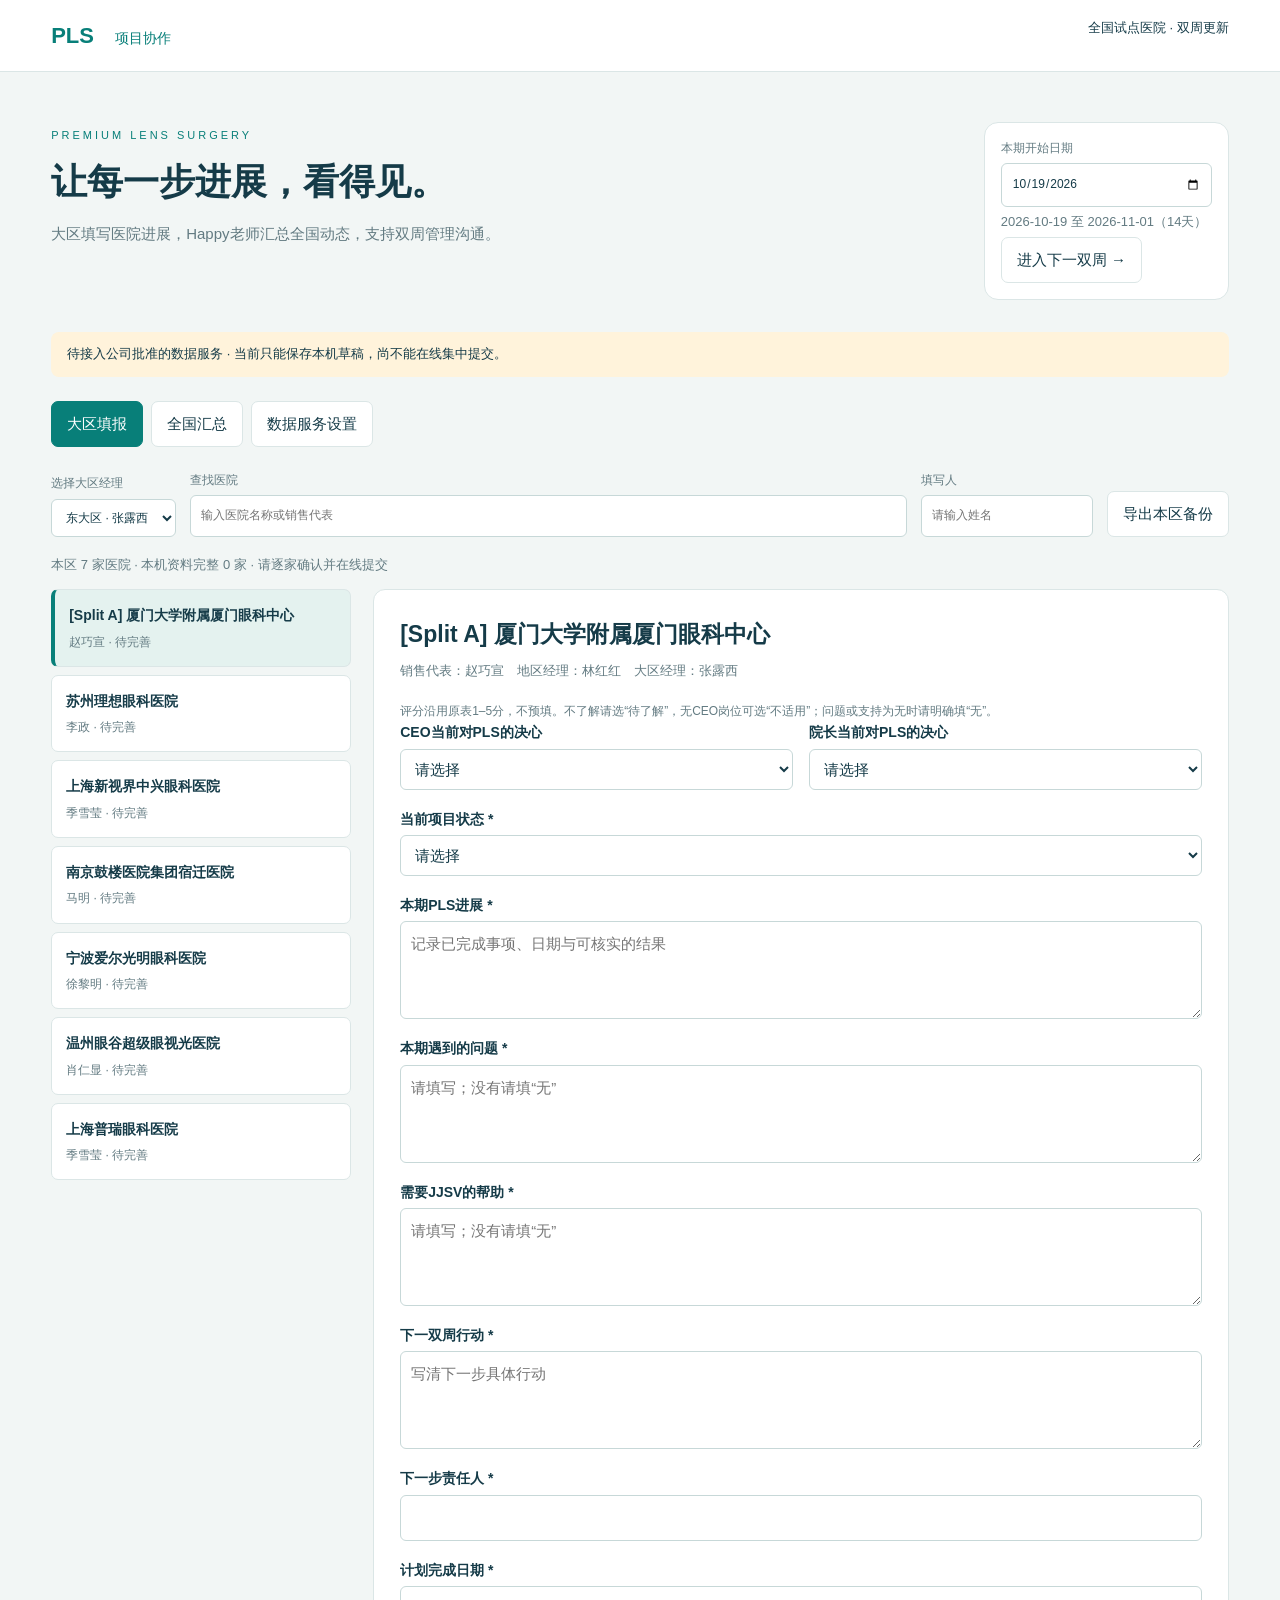
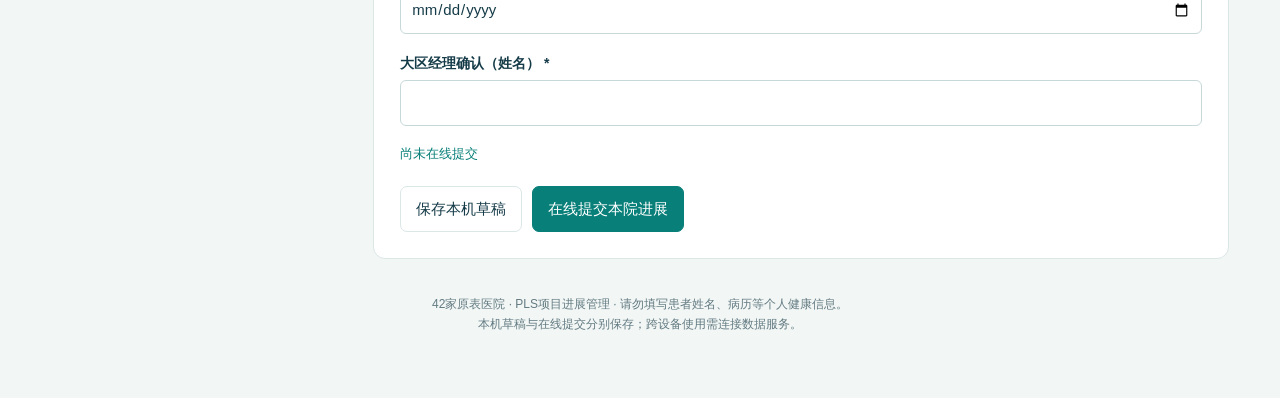
==== index.html @ 6767caf8 "Add files via upload" ====
<!doctype html><html lang="zh-CN"><head><meta charset="utf-8"><meta name="viewport" content="width=device-width,initial-scale=1"><title>PLS · 双周项目进展</title><link rel="stylesheet" href="style.css"></head><body><header><div class="brand">PLS <span>项目协作</span></div><span>全国试点医院 · 双周更新</span></header><main><section class="hero"><div><small>PREMIUM LENS SURGERY</small><h1>让每一步进展，看得见。</h1><p>大区填写医院进展，Happy老师汇总全国动态，支持双周管理沟通。</p></div><div class="cycle"><label>本期开始日期<input id="start" type="date" value="2026-10-19"></label><p id="period"></p><button id="next">进入下一双周 →</button></div></section><div id="service" class="notice"></div><nav><button data-view="edit" class="active">大区填报</button><button data-view="summary">全国汇总</button><button data-view="settings">数据服务设置</button></nav><section id="edit"><div class="toolbar"><label>选择大区经理<select id="manager"></select></label><label class="search">查找医院<input id="search" placeholder="输入医院名称或销售代表"></label><label>填写人<input id="reporter" placeholder="请输入姓名"></label><button id="export">导出本区备份</button></div><div id="progress"></div><div class="workspace"><aside id="list"></aside><article id="form"></article></div></section><section id="summary" hidden><div class="toolbar"><button id="refresh">从服务刷新全国数据</button><label class="file">导入备份文件<input id="import" type="file" accept=".json" multiple></label><button id="csv">导出Excel可读表</button><button id="report">下载彪总汇报稿</button><button id="print">打印 / 保存PDF</button></div><div id="metrics" class="metrics"></div><p id="scope"></p><div class="tablewrap"><table><thead><tr><th>医院 / 大区经理</th><th>状态</th><th>CEO / 院长</th><th>本期进展</th><th>问题与支持</th><th>下一步</th><th>确认</th></tr></thead><tbody id="table"></tbody></table></div></section><section id="settings" hidden><article class="settings"><h2>连接公司批准的数据服务</h2><p>GitHub仅托管网页。集中存储、身份验证和访问权限由数据服务负责。此处设置保存在本机，不包含在导出的填报文件内。</p><label>服务地址（HTTPS）<input id="api" type="url" placeholder="https://公司批准的服务地址"></label><label>个人访问令牌（仅当前会话）<input id="token" type="password" autocomplete="off" placeholder="由服务管理员发放，请勿放入GitHub"></label><button id="saveSettings">保存连接设置</button><p>接入约定见交付文件《数据服务接口说明.md》。选择大区只是筛选条件，实际权限必须由服务端验证。</p></article></section><footer>42家原表医院 · PLS项目进展管理 · 请勿填写患者姓名、病历等个人健康信息。<br>本机草稿与在线提交分别保存；跨设备使用需连接数据服务。</footer></main><div id="toast" role="status" aria-live="polite"></div><script src="hospitals.js"></script><script src="app.js"></script></body></html>
---- style.css ----
:root{--ink:#153b48;--green:#087f79;--muted:#637b82;--line:#dbe6e6}*{box-sizing:border-box}body{margin:0;background:#f2f6f5;color:var(--ink);font:15px/1.6 -apple-system,BlinkMacSystemFont,"PingFang SC","Microsoft YaHei",sans-serif}header{background:#fff;padding:18px 4%;display:flex;justify-content:space-between;border-bottom:1px solid var(--line);font-size:13px}.brand{font-size:22px;font-weight:800;color:var(--green)}.brand span{font-size:14px;font-weight:400;margin-left:15px}main{max-width:1400px;margin:auto;padding:28px 4%}.hero{display:flex;justify-content:space-between;gap:30px;padding:22px 0 32px}small{letter-spacing:3px;color:var(--green);font-size:11px}h1{font-size:36px;line-height:1.35;margin:12px 0}p{color:var(--muted)}.cycle{min-width:245px;background:white;border:1px solid var(--line);border-radius:14px;padding:16px}.cycle p{margin:5px 0;font-size:13px}.notice{background:#fff3db;padding:12px 16px;border-radius:8px;font-size:13px}nav{display:flex;gap:8px;margin:24px 0}button,.file{border:1px solid var(--line);border-radius:7px;background:white;padding:10px 15px;color:var(--ink);font:inherit;cursor:pointer}button:hover{border-color:var(--green)}button.active,.primary{background:var(--green);color:white;border-color:var(--green)}button:disabled{opacity:.5;cursor:wait}.toolbar{display:flex;align-items:end;gap:14px;flex-wrap:wrap;margin-bottom:18px}label{display:block;color:var(--muted);font-size:12px}input,select,textarea{display:block;width:100%;border:1px solid #c7d8d8;border-radius:6px;background:#fff;padding:10px;color:var(--ink);font:inherit;margin-top:5px}input:focus,textarea:focus,select:focus{outline:2px solid #9cd6d0}textarea{min-height:98px;resize:vertical}.search{flex:1;min-width:200px}.workspace{display:grid;grid-template-columns:300px 1fr;gap:22px;margin-top:14px}aside{max-height:850px;overflow:auto}.hospital{display:block;text-align:left;width:100%;margin-bottom:8px;padding:14px}.hospital strong{display:block;font-size:14px}.hospital span{display:block;color:var(--muted);font-size:12px;margin-top:6px}.hospital.selected{border-left:4px solid var(--green);background:#e4f2ef}article{background:white;border:1px solid var(--line);border-radius:12px;padding:26px}h2{font-size:23px;margin:0 0 8px}.meta{font-size:13px;color:var(--muted);margin-bottom:20px}.grid{display:grid;grid-template-columns:1fr 1fr;gap:16px}.field{margin-bottom:18px}.field label{font-size:14px;font-weight:600;color:var(--ink)}.hint{font-size:12px;color:var(--muted);margin:4px 0 0}.actions{display:flex;gap:10px;flex-wrap:wrap;margin-top:22px}.state{font-size:13px;color:var(--green)}.metrics{display:grid;grid-template-columns:repeat(4,1fr);gap:15px;margin:20px 0}.metric{padding:18px;background:white;border:1px solid var(--line);border-radius:10px}.metric b{font-size:30px;display:block}.tablewrap{overflow:auto}table{border-collapse:collapse;width:100%;background:white;font-size:13px}th,td{border:1px solid var(--line);padding:12px;vertical-align:top;text-align:left;min-width:120px;white-space:pre-wrap}th{background:#e4efec}.settings{max-width:760px}.settings label{margin:22px 0}footer{font-size:12px;color:var(--muted);text-align:center;margin:36px 0}.file input{max-width:180px;font-size:12px}#toast{position:fixed;bottom:22px;left:50%;transform:translateX(-50%);background:#153b48;color:white;border-radius:8px;padding:12px 20px;display:none;z-index:10}#progress{font-size:13px;color:var(--muted)}@media(max-width:760px){main{padding:16px}.hero{display:block}h1{font-size:28px}.cycle{margin-top:20px}.workspace{grid-template-columns:1fr}aside{display:flex;gap:8px;max-height:145px;overflow:auto}.hospital{min-width:230px}.grid{grid-template-columns:1fr}article{padding:18px}.metrics{grid-template-columns:1fr 1fr}header>span{display:none}nav button{padding:9px} }@media print{header,.hero,.notice,nav,.toolbar,footer,#toast{display:none!important}#edit,#settings{display:none!important}#summary{display:block!important}main{padding:0}.metrics{margin:0 0 15px}table{font-size:10px}th,td{min-width:0;padding:5px}tr{break-inside:avoid}@page{size:A4 landscape;margin:12mm}}
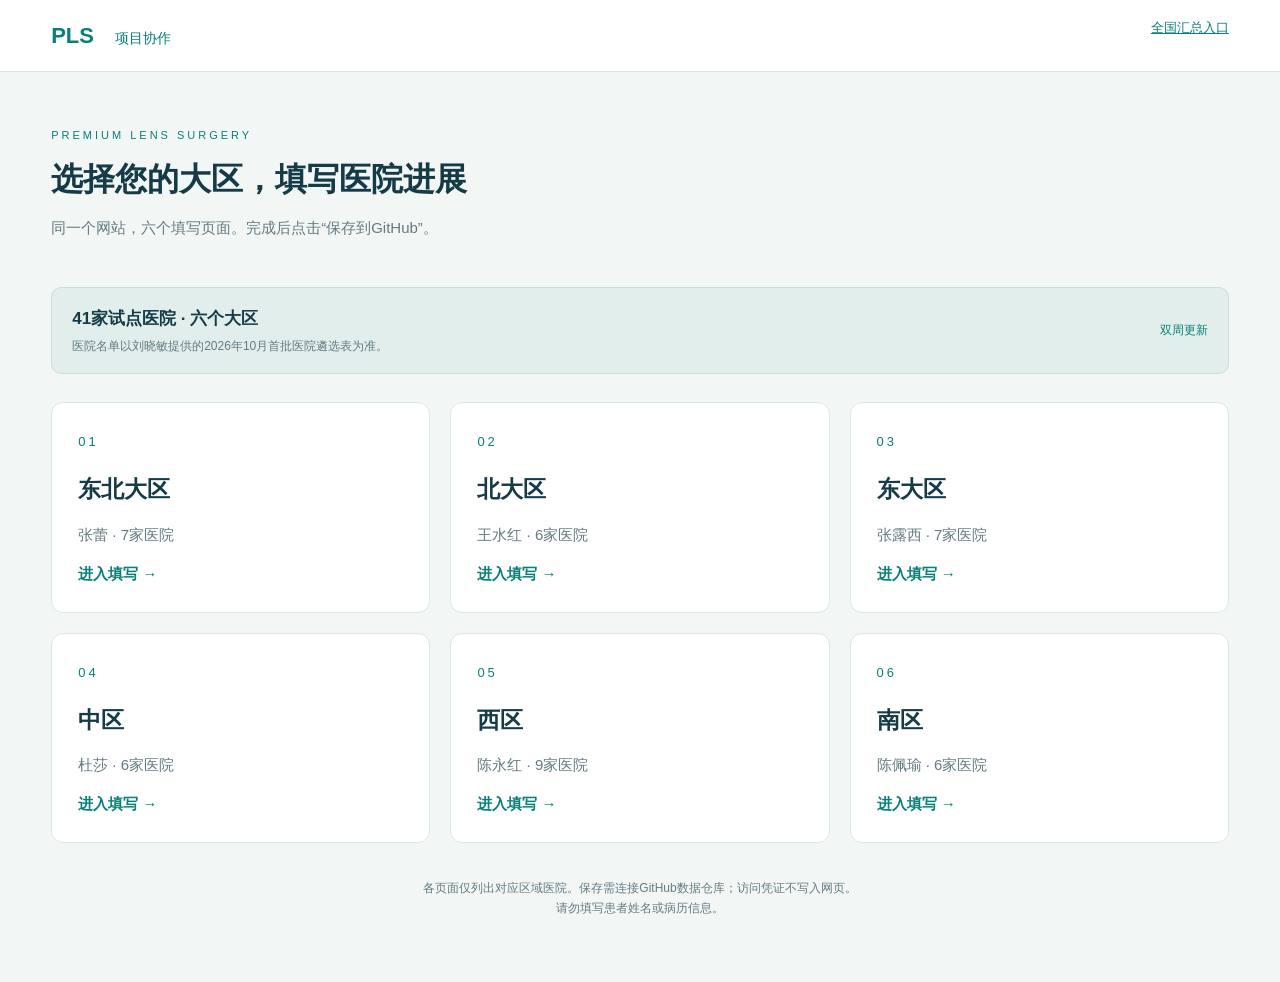
==== commit 8004bc32: "Add files via upload" ====
--- a/index.html
+++ b/index.html
@@ -1 +1 @@
-<!doctype html><html lang="zh-CN"><head><meta charset="utf-8"><meta name="viewport" content="width=device-width,initial-scale=1"><title>PLS · 双周项目进展</title><link rel="stylesheet" href="style.css"></head><body><header><div class="brand">PLS <span>项目协作</span></div><span>全国试点医院 · 双周更新</span></header><main><section class="hero"><div><small>PREMIUM LENS SURGERY</small><h1>让每一步进展，看得见。</h1><p>大区填写医院进展，Happy老师汇总全国动态，支持双周管理沟通。</p></div><div class="cycle"><label>本期开始日期<input id="start" type="date" value="2026-10-19"></label><p id="period"></p><button id="next">进入下一双周 →</button></div></section><div id="service" class="notice"></div><nav><button data-view="edit" class="active">大区填报</button><button data-view="summary">全国汇总</button><button data-view="settings">数据服务设置</button></nav><section id="edit"><div class="toolbar"><label>选择大区经理<select id="manager"></select></label><label class="search">查找医院<input id="search" placeholder="输入医院名称或销售代表"></label><label>填写人<input id="reporter" placeholder="请输入姓名"></label><button id="export">导出本区备份</button></div><div id="progress"></div><div class="workspace"><aside id="list"></aside><article id="form"></article></div></section><section id="summary" hidden><div class="toolbar"><button id="refresh">从服务刷新全国数据</button><label class="file">导入备份文件<input id="import" type="file" accept=".json" multiple></label><button id="csv">导出Excel可读表</button><button id="report">下载彪总汇报稿</button><button id="print">打印 / 保存PDF</button></div><div id="metrics" class="metrics"></div><p id="scope"></p><div class="tablewrap"><table><thead><tr><th>医院 / 大区经理</th><th>状态</th><th>CEO / 院长</th><th>本期进展</th><th>问题与支持</th><th>下一步</th><th>确认</th></tr></thead><tbody id="table"></tbody></table></div></section><section id="settings" hidden><article class="settings"><h2>连接公司批准的数据服务</h2><p>GitHub仅托管网页。集中存储、身份验证和访问权限由数据服务负责。此处设置保存在本机，不包含在导出的填报文件内。</p><label>服务地址（HTTPS）<input id="api" type="url" placeholder="https://公司批准的服务地址"></label><label>个人访问令牌（仅当前会话）<input id="token" type="password" autocomplete="off" placeholder="由服务管理员发放，请勿放入GitHub"></label><button id="saveSettings">保存连接设置</button><p>接入约定见交付文件《数据服务接口说明.md》。选择大区只是筛选条件，实际权限必须由服务端验证。</p></article></section><footer>42家原表医院 · PLS项目进展管理 · 请勿填写患者姓名、病历等个人健康信息。<br>本机草稿与在线提交分别保存；跨设备使用需连接数据服务。</footer></main><div id="toast" role="status" aria-live="polite"></div><script src="hospitals.js"></script><script src="app.js"></script></body></html>
+<!doctype html><html lang="zh-CN"><head><meta charset="utf-8"><meta name="viewport" content="width=device-width,initial-scale=1"><title>PLS双周进展 · 六区入口</title><link rel="stylesheet" href="style.css"></head><body><header><div class="brand">PLS <span>项目协作</span></div><a href="admin.html">全国汇总入口</a></header><main><section class="hero"><div><small>PREMIUM LENS SURGERY</small><h1>选择您的大区，填写医院进展</h1><p>同一个网站，六个填写页面。完成后点击“保存到GitHub”。</p></div></section><section class="roster-note"><div><b>41家试点医院 · 六个大区</b><p>医院名单以刘晓敏提供的2026年10月首批医院遴选表为准。</p></div><span>双周更新</span></section><div class="entries"><a class="entry-card" href="northeast.html"><small>01</small><h2>东北大区</h2><p>张蕾 · 7家医院</p><b>进入填写 →</b></a><a class="entry-card" href="north.html"><small>02</small><h2>北大区</h2><p>王水红 · 6家医院</p><b>进入填写 →</b></a><a class="entry-card" href="east.html"><small>03</small><h2>东大区</h2><p>张露西 · 7家医院</p><b>进入填写 →</b></a><a class="entry-card" href="central.html"><small>04</small><h2>中区</h2><p>杜莎 · 6家医院</p><b>进入填写 →</b></a><a class="entry-card" href="west.html"><small>05</small><h2>西区</h2><p>陈永红 · 9家医院</p><b>进入填写 →</b></a><a class="entry-card" href="south.html"><small>06</small><h2>南区</h2><p>陈佩瑜 · 6家医院</p><b>进入填写 →</b></a></div><footer>各页面仅列出对应区域医院。保存需连接GitHub数据仓库；访问凭证不写入网页。<br>请勿填写患者姓名或病历信息。</footer></main></body></html>
--- a/style.css
+++ b/style.css
@@ -1 +1,6 @@
 :root{--ink:#153b48;--green:#087f79;--muted:#637b82;--line:#dbe6e6}*{box-sizing:border-box}body{margin:0;background:#f2f6f5;color:var(--ink);font:15px/1.6 -apple-system,BlinkMacSystemFont,"PingFang SC","Microsoft YaHei",sans-serif}header{background:#fff;padding:18px 4%;display:flex;justify-content:space-between;border-bottom:1px solid var(--line);font-size:13px}.brand{font-size:22px;font-weight:800;color:var(--green)}.brand span{font-size:14px;font-weight:400;margin-left:15px}main{max-width:1400px;margin:auto;padding:28px 4%}.hero{display:flex;justify-content:space-between;gap:30px;padding:22px 0 32px}small{letter-spacing:3px;color:var(--green);font-size:11px}h1{font-size:36px;line-height:1.35;margin:12px 0}p{color:var(--muted)}.cycle{min-width:245px;background:white;border:1px solid var(--line);border-radius:14px;padding:16px}.cycle p{margin:5px 0;font-size:13px}.notice{background:#fff3db;padding:12px 16px;border-radius:8px;font-size:13px}nav{display:flex;gap:8px;margin:24px 0}button,.file{border:1px solid var(--line);border-radius:7px;background:white;padding:10px 15px;color:var(--ink);font:inherit;cursor:pointer}button:hover{border-color:var(--green)}button.active,.primary{background:var(--green);color:white;border-color:var(--green)}button:disabled{opacity:.5;cursor:wait}.toolbar{display:flex;align-items:end;gap:14px;flex-wrap:wrap;margin-bottom:18px}label{display:block;color:var(--muted);font-size:12px}input,select,textarea{display:block;width:100%;border:1px solid #c7d8d8;border-radius:6px;background:#fff;padding:10px;color:var(--ink);font:inherit;margin-top:5px}input:focus,textarea:focus,select:focus{outline:2px solid #9cd6d0}textarea{min-height:98px;resize:vertical}.search{flex:1;min-width:200px}.workspace{display:grid;grid-template-columns:300px 1fr;gap:22px;margin-top:14px}aside{max-height:850px;overflow:auto}.hospital{display:block;text-align:left;width:100%;margin-bottom:8px;padding:14px}.hospital strong{display:block;font-size:14px}.hospital span{display:block;color:var(--muted);font-size:12px;margin-top:6px}.hospital.selected{border-left:4px solid var(--green);background:#e4f2ef}article{background:white;border:1px solid var(--line);border-radius:12px;padding:26px}h2{font-size:23px;margin:0 0 8px}.meta{font-size:13px;color:var(--muted);margin-bottom:20px}.grid{display:grid;grid-template-columns:1fr 1fr;gap:16px}.field{margin-bottom:18px}.field label{font-size:14px;font-weight:600;color:var(--ink)}.hint{font-size:12px;color:var(--muted);margin:4px 0 0}.actions{display:flex;gap:10px;flex-wrap:wrap;margin-top:22px}.state{font-size:13px;color:var(--green)}.metrics{display:grid;grid-template-columns:repeat(4,1fr);gap:15px;margin:20px 0}.metric{padding:18px;background:white;border:1px solid var(--line);border-radius:10px}.metric b{font-size:30px;display:block}.tablewrap{overflow:auto}table{border-collapse:collapse;width:100%;background:white;font-size:13px}th,td{border:1px solid var(--line);padding:12px;vertical-align:top;text-align:left;min-width:120px;white-space:pre-wrap}th{background:#e4efec}.settings{max-width:760px}.settings label{margin:22px 0}footer{font-size:12px;color:var(--muted);text-align:center;margin:36px 0}.file input{max-width:180px;font-size:12px}#toast{position:fixed;bottom:22px;left:50%;transform:translateX(-50%);background:#153b48;color:white;border-radius:8px;padding:12px 20px;display:none;z-index:10}#progress{font-size:13px;color:var(--muted)}@media(max-width:760px){main{padding:16px}.hero{display:block}h1{font-size:28px}.cycle{margin-top:20px}.workspace{grid-template-columns:1fr}aside{display:flex;gap:8px;max-height:145px;overflow:auto}.hospital{min-width:230px}.grid{grid-template-columns:1fr}article{padding:18px}.metrics{grid-template-columns:1fr 1fr}header>span{display:none}nav button{padding:9px} }@media print{header,.hero,.notice,nav,.toolbar,footer,#toast{display:none!important}#edit,#settings{display:none!important}#summary{display:block!important}main{padding:0}.metrics{margin:0 0 15px}table{font-size:10px}th,td{min-width:0;padding:5px}tr{break-inside:avoid}@page{size:A4 landscape;margin:12mm}}
+
+/* 2026-10-28 名单与阅读层次更新 */
+.hero h1{font-size:32px;max-width:650px}.roster-note{display:flex;justify-content:space-between;align-items:center;gap:18px;background:#e2eeeb;border:1px solid #cadeda;border-radius:10px;padding:17px 20px;margin-bottom:16px}.roster-note b{font-size:17px}.roster-note p{font-size:12px;margin:4px 0 0}.roster-note>span{font-size:12px;white-space:nowrap;color:var(--green)}.hospital-tags{display:flex;gap:8px;margin:10px 0 12px}.hospital-tags span{font-size:12px;background:#edf5f2;border-radius:5px;padding:4px 9px;color:#32665c}.region-summary{display:grid;grid-template-columns:repeat(6,1fr);gap:10px;margin:18px 0}.region-card{background:white;border:1px solid var(--line);border-radius:9px;padding:13px}.region-card strong,.region-card span,.region-card small{display:block}.region-card span{font-size:12px;margin:5px 0;color:var(--muted)}.region-card small{letter-spacing:0;font-size:11px}.hospital span{line-height:1.5}.hero>div:first-child{align-self:center}@media(max-width:900px){.region-summary{grid-template-columns:repeat(3,1fr)}}@media(max-width:760px){.hero h1{font-size:27px}.roster-note{display:block}.roster-note>span{display:block;margin-top:8px}.region-summary{grid-template-columns:repeat(2,1fr)}}@media print{.roster-note{background:white;padding:8px;margin-bottom:14px}.region-summary{grid-template-columns:repeat(6,1fr)}.region-card{padding:5px}}
+
+.entries{display:grid;grid-template-columns:repeat(3,1fr);gap:20px;margin-top:28px}.entry-card{display:block;color:var(--ink);text-decoration:none;background:white;border:1px solid var(--line);border-radius:12px;padding:26px}.entry-card:hover{border-color:var(--green);background:#eaf4f0}.entry-card small{font-size:13px}.entry-card h2{margin-top:18px}.entry-card b,a{color:var(--green)}.fixed-manager{display:none}input[readonly]{background:#f2f6f5}@media(max-width:760px){.entries{grid-template-columns:1fr 1fr;gap:12px}.entry-card{padding:18px}}@media(max-width:420px){.entries{grid-template-columns:1fr}}
